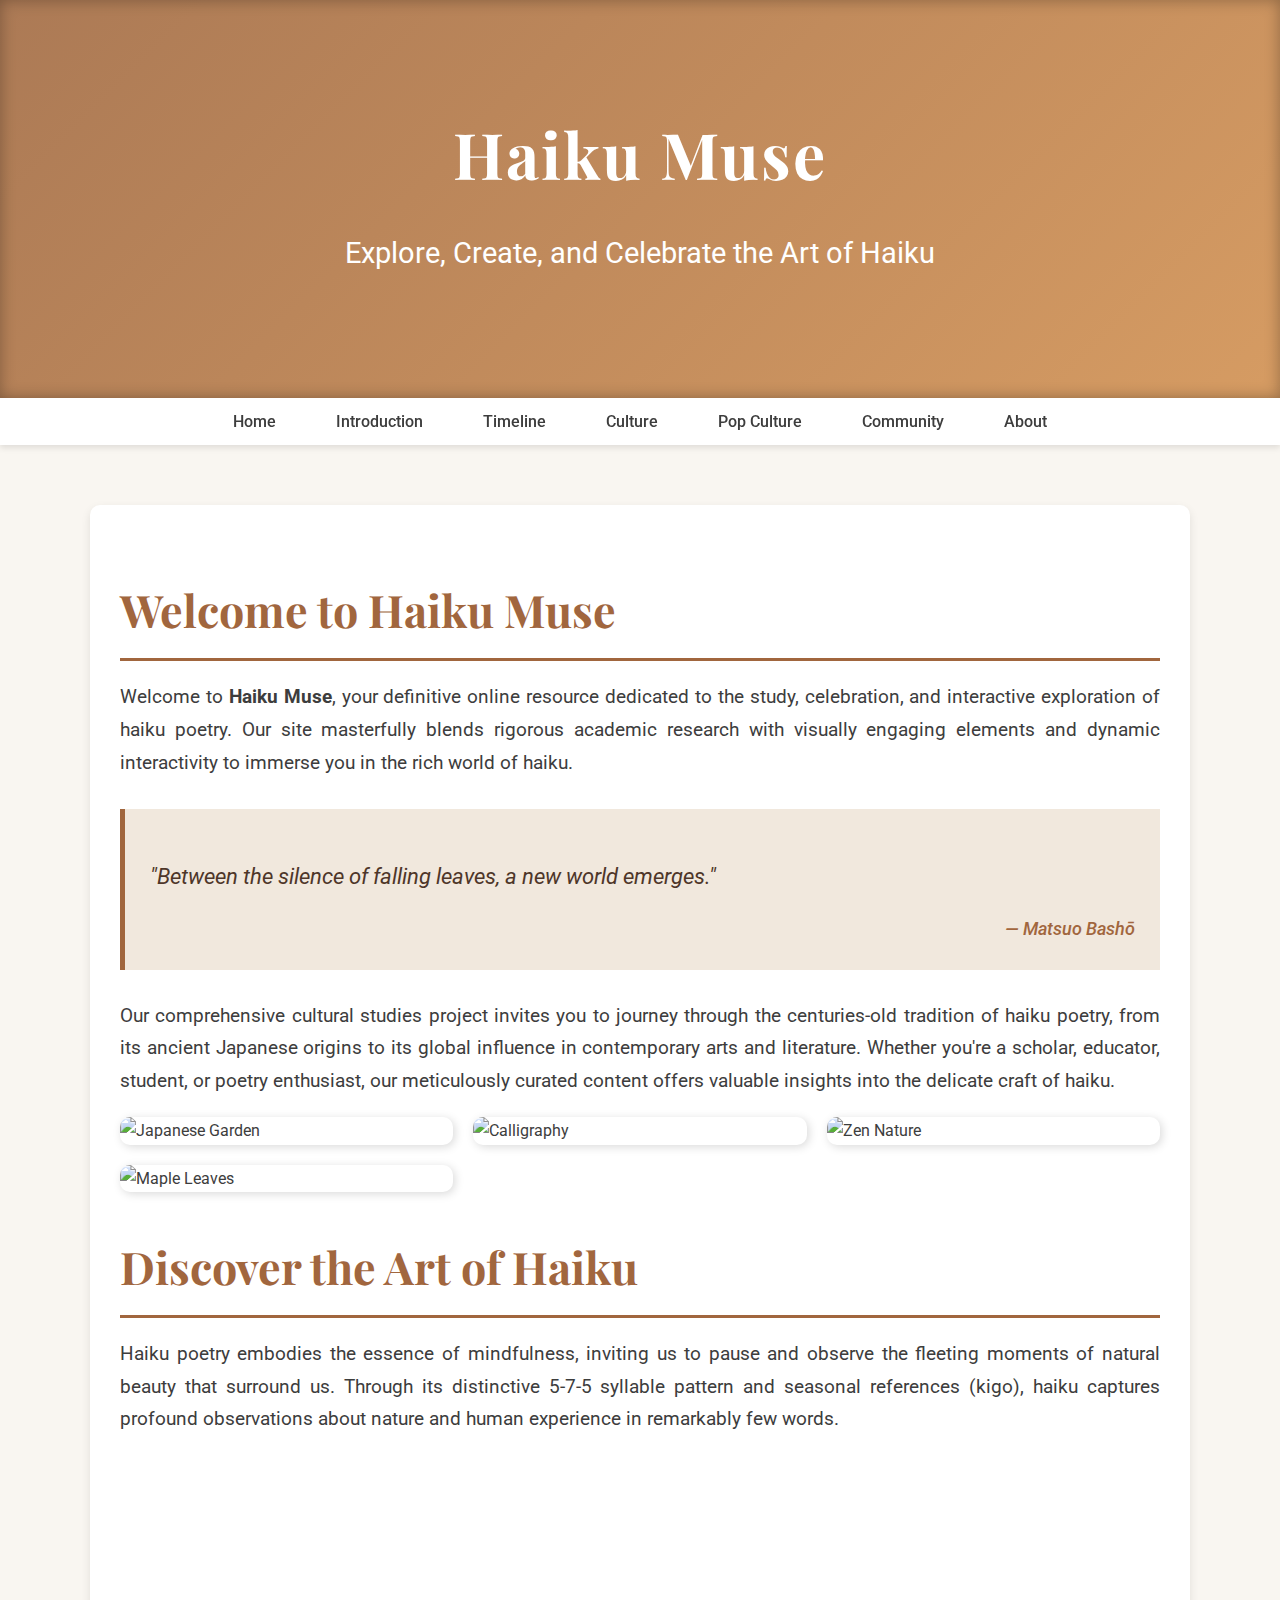
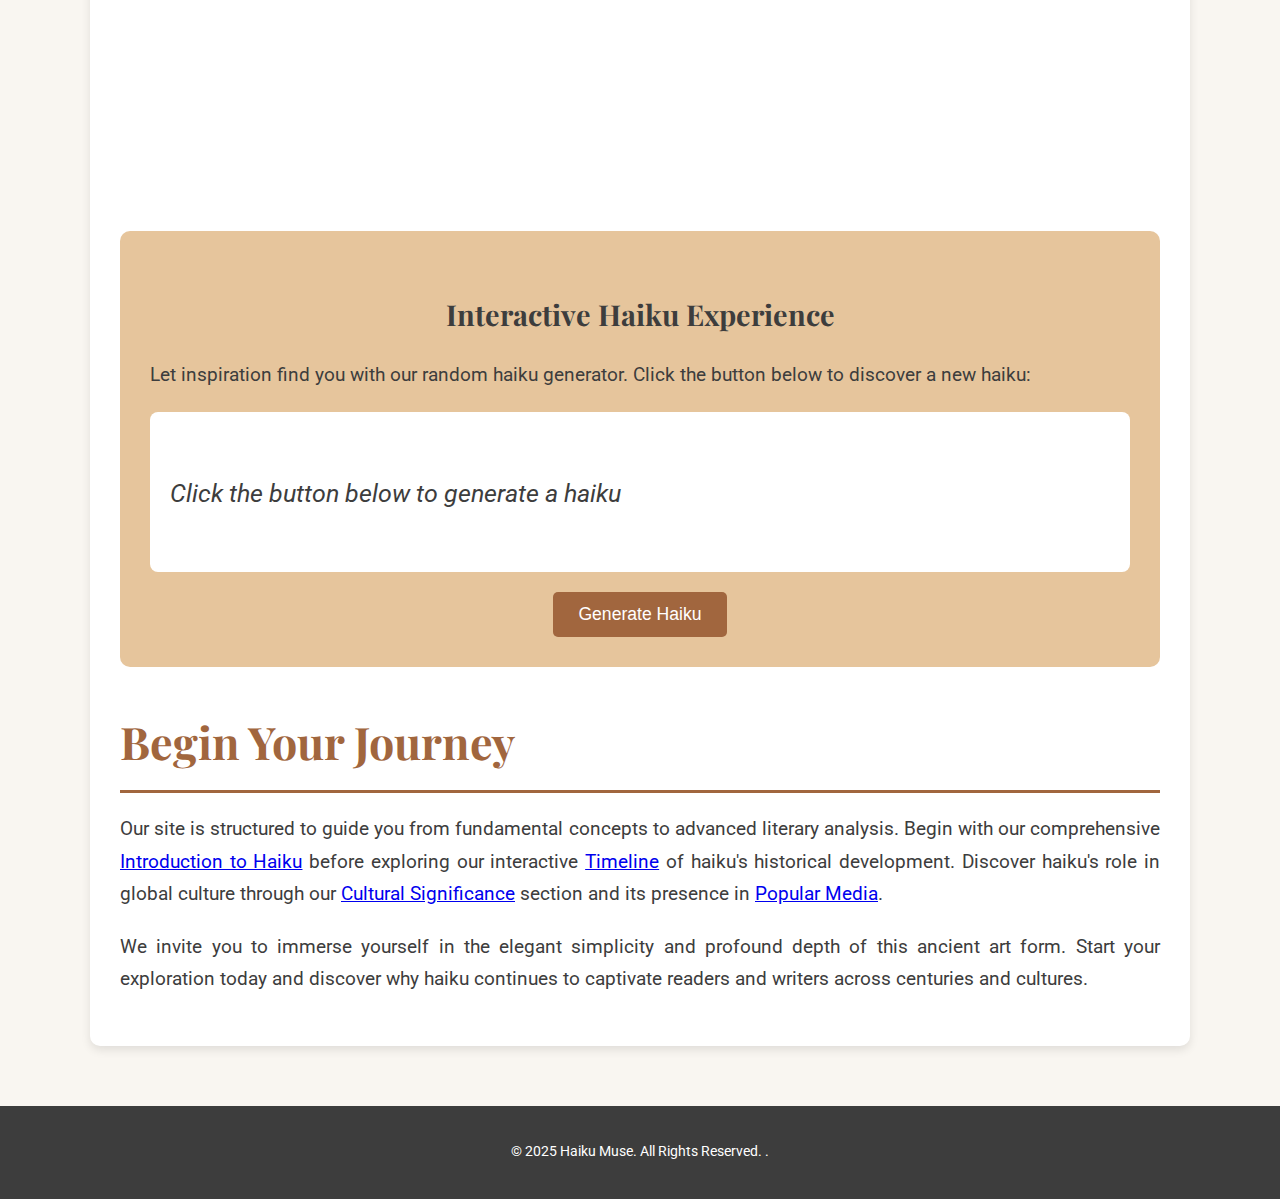
==== index.html @ 6e4363ed "Update index.html" ====
<!DOCTYPE html>
<html lang="en">
<head>
  <meta charset="UTF-8">
  <meta name="viewport" content="width=device-width, initial-scale=1">
  <title>Haiku Muse - Home</title>
  <!-- Google Fonts -->
  <link rel="preconnect" href="https://fonts.googleapis.com">
  <link rel="preconnect" href="https://fonts.gstatic.com" crossorigin>
  <link href="https://fonts.googleapis.com/css2?family=Playfair+Display:wght@700&family=Roboto:wght@400;500&display=swap" rel="stylesheet">
  <style>
    /* Global Styles */
    body {
      margin: 0;
      font-family: 'Roboto', sans-serif;
      background-color: #f9f6f1; /* Light earthy tone */
      color: #3d3d3d;
      line-height: 1.7;
    }
    /* Header with colourful, earthy banner */
    header {
      position: relative;
      text-align: center;
      padding: 100px 20px;
      background: linear-gradient(135deg, rgba(139,69,19,0.7), rgba(205,133,63,0.8)),
        url('https://unsplash.com/photos/pink-flowers-McsNra2VRQQ') no-repeat center center/cover;
      color: #fff;
      box-shadow: inset 0 0 15px rgba(0,0,0,0.3);
    }
    header h1 {
      font-family: 'Playfair Display', serif;
      font-size: 4em;
      margin: 0;
      letter-spacing: 2px;
    }
    header p {
      font-size: 1.8em;
      margin: 20px 0;
    }
    /* Navigation Bar */
    nav {
      background-color: #fff;
      box-shadow: 0 3px 6px rgba(0,0,0,0.1);
      position: sticky;
      top: 0;
      z-index: 100;
      padding: 10px 0;
    }
    nav ul {
      list-style: none;
      margin: 0;
      padding: 0 20px;
      display: flex;
      justify-content: center;
      gap: 20px;
    }
    nav ul li a {
      text-decoration: none;
      color: #3d3d3d;
      font-weight: 500;
      padding: 10px 20px;
      border-radius: 5px;
      transition: background-color 0.3s, color 0.3s;
    }
    nav ul li a:hover {
      background-color: #e6c59c;
      color: #a1663e;
    }
    /* Main Content */
    main {
      max-width: 1100px;
      margin: 40px auto;
      padding: 20px;
      display: flex;
      flex-direction: column;
      gap: 30px;
    }
    /* Article Styling */
    article {
      background: #fff;
      padding: 30px;
      border-radius: 10px;
      box-shadow: 0 4px 10px rgba(0,0,0,0.1);
    }
    article h2 {
      font-family: 'Playfair Display', serif;
      font-size: 2.8em;
      color: #a1663e;
      border-bottom: 3px solid #a1663e;
      padding-bottom: 10px;
      margin-bottom: 20px;
    }
    article p {
      font-size: 1.2em;
      text-align: justify;
      margin-bottom: 20px;
    }
    /* Gallery */
    .gallery {
      display: grid;
      grid-template-columns: repeat(auto-fit, minmax(250px, 1fr));
      gap: 20px;
      margin: 20px 0;
    }
    .gallery img {
      width: 100%;
      border-radius: 10px;
      box-shadow: 2px 2px 10px rgba(0,0,0,0.15);
      transition: transform 0.3s;
    }
    .gallery img:hover {
      transform: scale(1.05);
    }
    /* Feature Boxes */
    .features {
      display: grid;
      grid-template-columns: repeat(auto-fit, minmax(300px, 1fr));
      gap: 30px;
      margin: 20px 0;
    }
    .feature-box {
      background-color: #fff;
      border-radius: 10px;
      box-shadow: 0 4px 10px rgba(0,0,0,0.1);
      padding: 25px;
      transition: transform 0.3s;
      text-align: center;
    }
    .feature-box:hover {
      transform: translateY(-10px);
    }
    .feature-box img {
      width: 80px;
      height: 80px;
      margin-bottom: 15px;
    }
    .feature-box h3 {
      font-family: 'Playfair Display', serif;
      color: #a1663e;
      margin-bottom: 15px;
    }
    /* Interactive Haiku Generator */
    .haiku-generator {
      background-color: #e6c59c;
      border-radius: 10px;
      padding: 30px;
      text-align: center;
      margin: 30px 0;
    }
    .haiku-generator h3 {
      font-family: 'Playfair Display', serif;
      color: #3d3d3d;
      font-size: 1.8em;
      margin-bottom: 20px;
    }
    .haiku-display {
      background-color: #fff;
      padding: 20px;
      border-radius: 8px;
      margin: 20px 0;
      min-height: 120px;
      display: flex;
      flex-direction: column;
      justify-content: center;
      font-style: italic;
      line-height: 2;
      font-size: 1.3em;
    }
    button {
      background-color: #a1663e;
      color: white;
      border: none;
      padding: 12px 25px;
      border-radius: 5px;
      cursor: pointer;
      font-size: 1.1em;
      transition: background-color 0.3s;
    }
    button:hover {
      background-color: #8b4513;
    }
    /* Quote Section */
    .quote-section {
      background-color: #f1e8dd;
      border-left: 5px solid #a1663e;
      padding: 25px;
      font-style: italic;
      margin: 30px 0;
    }
    .quote-section p {
      font-size: 1.4em;
      color: #4e3629;
    }
    .quote-section .author {
      text-align: right;
      font-size: 1.1em;
      font-weight: 500;
      color: #a1663e;
    }
    /* Footer */
    footer {
      background-color: #3d3d3d;
      color: #fff;
      text-align: center;
      padding: 20px;
      font-size: 0.9em;
      margin-top: 40px;
    }
    /* Newsletter Signup */
    .newsletter {
      max-width: 500px;
      margin: 0 auto;
      display: flex;
      gap: 10px;
    }
    .newsletter input {
      flex: 1;
      padding: 10px;
      border: 1px solid #ddd;
      border-radius: 5px;
    }
    .social-icons {
      margin-top: 20px;
    }
    .social-icons a {
      color: white;
      margin: 0 10px;
      font-size: 1.2em;
      text-decoration: none;
    }
    @media (max-width: 600px) {
      header h1 {
        font-size: 2.8em;
      }
      article h2 {
        font-size: 2em;
      }
      .features {
        grid-template-columns: 1fr;
      }
      .newsletter {
        flex-direction: column;
      }
    }
  </style>
</head>
<body>
  <header>
    <h1>Haiku Muse</h1>
    <p>Explore, Create, and Celebrate the Art of Haiku</p>
  </header>
  
  <nav>
    <ul>
      <li><a href="index.html">Home</a></li>
      <li><a href="introduction.html">Introduction</a></li>
      <li><a href="timeline.html">Timeline</a></li>
      <li><a href="cultural.html">Culture</a></li>
      <li><a href="popular.html">Pop Culture</a></li>
      <li><a href="community.html">Community</a></li>
      <li><a href="about.html">About</a></li>
    </ul>
  </nav>
  
  <main>
    <article>
      <h2>Welcome to Haiku Muse</h2>
      <p>
        Welcome to <strong>Haiku Muse</strong>, your definitive online resource dedicated to the study, celebration, and interactive exploration of haiku poetry. Our site masterfully blends rigorous academic research with visually engaging elements and dynamic interactivity to immerse you in the rich world of haiku.
      </p>
      
      <div class="quote-section">
        <p>"Between the silence of falling leaves, a new world emerges."</p>
        <div class="author">— Matsuo Bashō</div>
      </div>
      
      <p>
        Our comprehensive cultural studies project invites you to journey through the centuries-old tradition of haiku poetry, from its ancient Japanese origins to its global influence in contemporary arts and literature. Whether you're a scholar, educator, student, or poetry enthusiast, our meticulously curated content offers valuable insights into the delicate craft of haiku.
      </p>
      
      <div class="gallery">
        <img src="https://source.unsplash.com/random/400x300/?japanese,garden" alt="Japanese Garden">
        <img src="https://source.unsplash.com/random/400x300/?calligraphy" alt="Calligraphy">
        <img src="https://source.unsplash.com/random/400x300/?zen,nature" alt="Zen Nature">
        <img src="https://source.unsplash.com/random/400x300/?maple,leaves" alt="Maple Leaves">
      </div>
      
      <h2>Discover the Art of Haiku</h2>
      <p>
        Haiku poetry embodies the essence of mindfulness, inviting us to pause and observe the fleeting moments of natural beauty that surround us. Through its distinctive 5-7-5 syllable pattern and seasonal references (kigo), haiku captures profound observations about nature and human experience in remarkably few words.
      </p>
      
      <div class="features">
        <div class="feature-box">
          <img src="https://source.unsplash.com/random/80x80/?history" alt="History Icon">
          <h3>Rich History</h3>
          <p>Explore the evolution of haiku from its origins in classical Japanese literature to its modern-day adaptations worldwide.</p>
        </div>
        <div class="feature-box">
          <img src="https://source.unsplash.com/random/80x80/?technique" alt="Technique Icon">
          <h3>Crafting Techniques</h3>
          <p>Learn the intricate rules and artistic freedoms that define this poetic form, from kigo to kireji (cutting words).</p>
        </div>
        <div class="feature-box">
          <img src="https://source.unsplash.com/random/80x80/?community" alt="Community Icon">
          <h3>Global Community</h3>
          <p>Connect with haiku enthusiasts and participate in seasonal haiku contests to share your poetic creations.</p>
        </div>
      </div>
      
      <div class="haiku-generator">
        <h3>Interactive Haiku Experience</h3>
        <p>Let inspiration find you with our random haiku generator. Click the button below to discover a new haiku:</p>
        <div class="haiku-display" id="haiku-display">
          <p>Click the button below to generate a haiku</p>
        </div>
        <button id="generate-haiku">Generate Haiku</button>
      </div>
      
      <h2>Begin Your Journey</h2>
      <p>
        Our site is structured to guide you from fundamental concepts to advanced literary analysis. Begin with our comprehensive <a href="introduction.html">Introduction to Haiku</a> before exploring our interactive <a href="timeline.html">Timeline</a> of haiku's historical development. Discover haiku's role in global culture through our <a href="cultural.html">Cultural Significance</a> section and its presence in <a href="popular.html">Popular Media</a>.
      </p>
      <p>
        We invite you to immerse yourself in the elegant simplicity and profound depth of this ancient art form. Start your exploration today and discover why haiku continues to captivate readers and writers across centuries and cultures.
      </p>
    </article>
  </main>
  
  <footer>
    </div>
    <p>&copy; 2025 Haiku Muse. All Rights Reserved. </a>.</p>
  </footer>
  
  <script>
    // Haiku Generator Functionality
    const haikuDisplayElement = document.getElementById('haiku-display');
    const generateButton = document.getElementById('generate-haiku');
    
    // Sample haiku collection
    const haikus = [
      {
        line1: "An old silent pond",
        line2: "A frog jumps into the pond",
        line3: "Splash! Silence again.",
        author: "Matsuo Bashō"
      },
      {
        line1: "The first cold shower",
        line2: "Even the monkey seems to want",
        line3: "A little coat of straw",
        author: "Matsuo Bashō"
      },
      {
        line1: "Over the wintry",
        line2: "Forest, winds howl in rage",
        line3: "With no leaves to blow",
        author: "Natsume Sōseki"
      },
      {
        line1: "In the twilight rain",
        line2: "These brilliant-hued hibiscus",
        line3: "A lovely sunset",
        author: "Matsuo Bashō"
      },
      {
        line1: "Lightning flash",
        line2: "What I thought were faces",
        line3: "Are plumes of pampas grass",
        author: "Kobayashi Issa"
      },
      {
        line1: "A world of dew",
        line2: "And within every dewdrop",
        line3: "A world of struggle",
        author: "Kobayashi Issa"
      }
    ];
    
    // Function to display a random haiku
    function displayRandomHaiku() {
      const randomIndex = Math.floor(Math.random() * haikus.length);
      const selectedHaiku = haikus[randomIndex];
      
      haikuDisplayElement.innerHTML = `
        <p>${selectedHaiku.line1}</p>
        <p>${selectedHaiku.line2}</p>
        <p>${selectedHaiku.line3}</p>
        <p style="font-size: 0.8em; text-align: right; margin-top: 10px;">— ${selectedHaiku.author}</p>
      `;
      
      // Add a fade-in effect
      haikuDisplayElement.style.opacity = 0;
      setTimeout(() => {
        haikuDisplayElement.style.transition = 'opacity 1s';
        haikuDisplayElement.style.opacity = 1;
      }, 100);
    }
    
    // Add event listener to the button
    generateButton.addEventListener('click', displayRandomHaiku);
    
    // Scroll animations
    document.addEventListener('DOMContentLoaded', () => {
      const featureBoxes = document.querySelectorAll('.feature-box');
      
      window.addEventListener('scroll', () => {
        featureBoxes.forEach(box => {
          const boxPosition = box.getBoundingClientRect().top;
          const screenPosition = window.innerHeight / 1.3;
          
          if (boxPosition < screenPosition) {
            box.style.opacity = 1;
          }
        });
      });
      
      // Initialize feature boxes with opacity 0
      featureBoxes.forEach(box => {
        box.style.opacity = 0;
        box.style.transition = 'opacity 0.8s ease-in-out, transform 0.3s';
      });
      
      // Trigger initial scroll check
      window.dispatchEvent(new Event('scroll'));
    });
  </script>
</body>
</html>
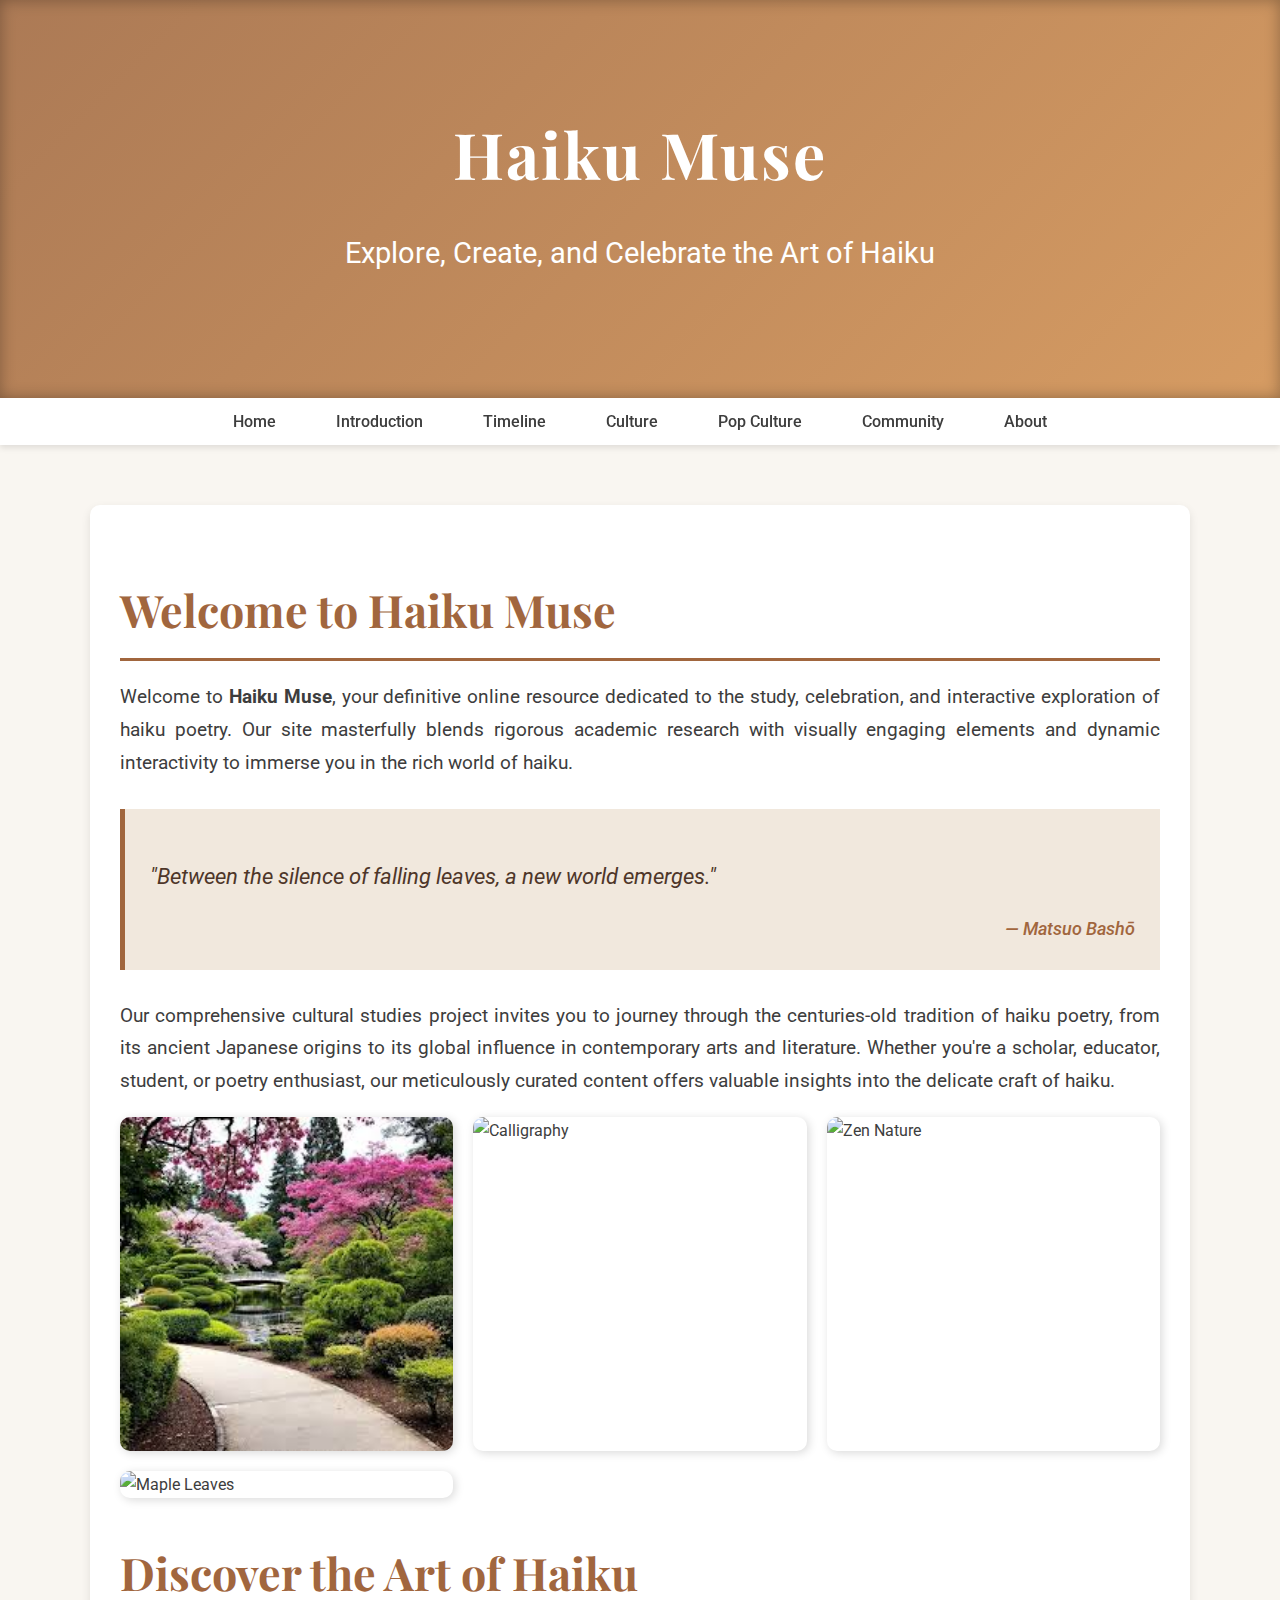
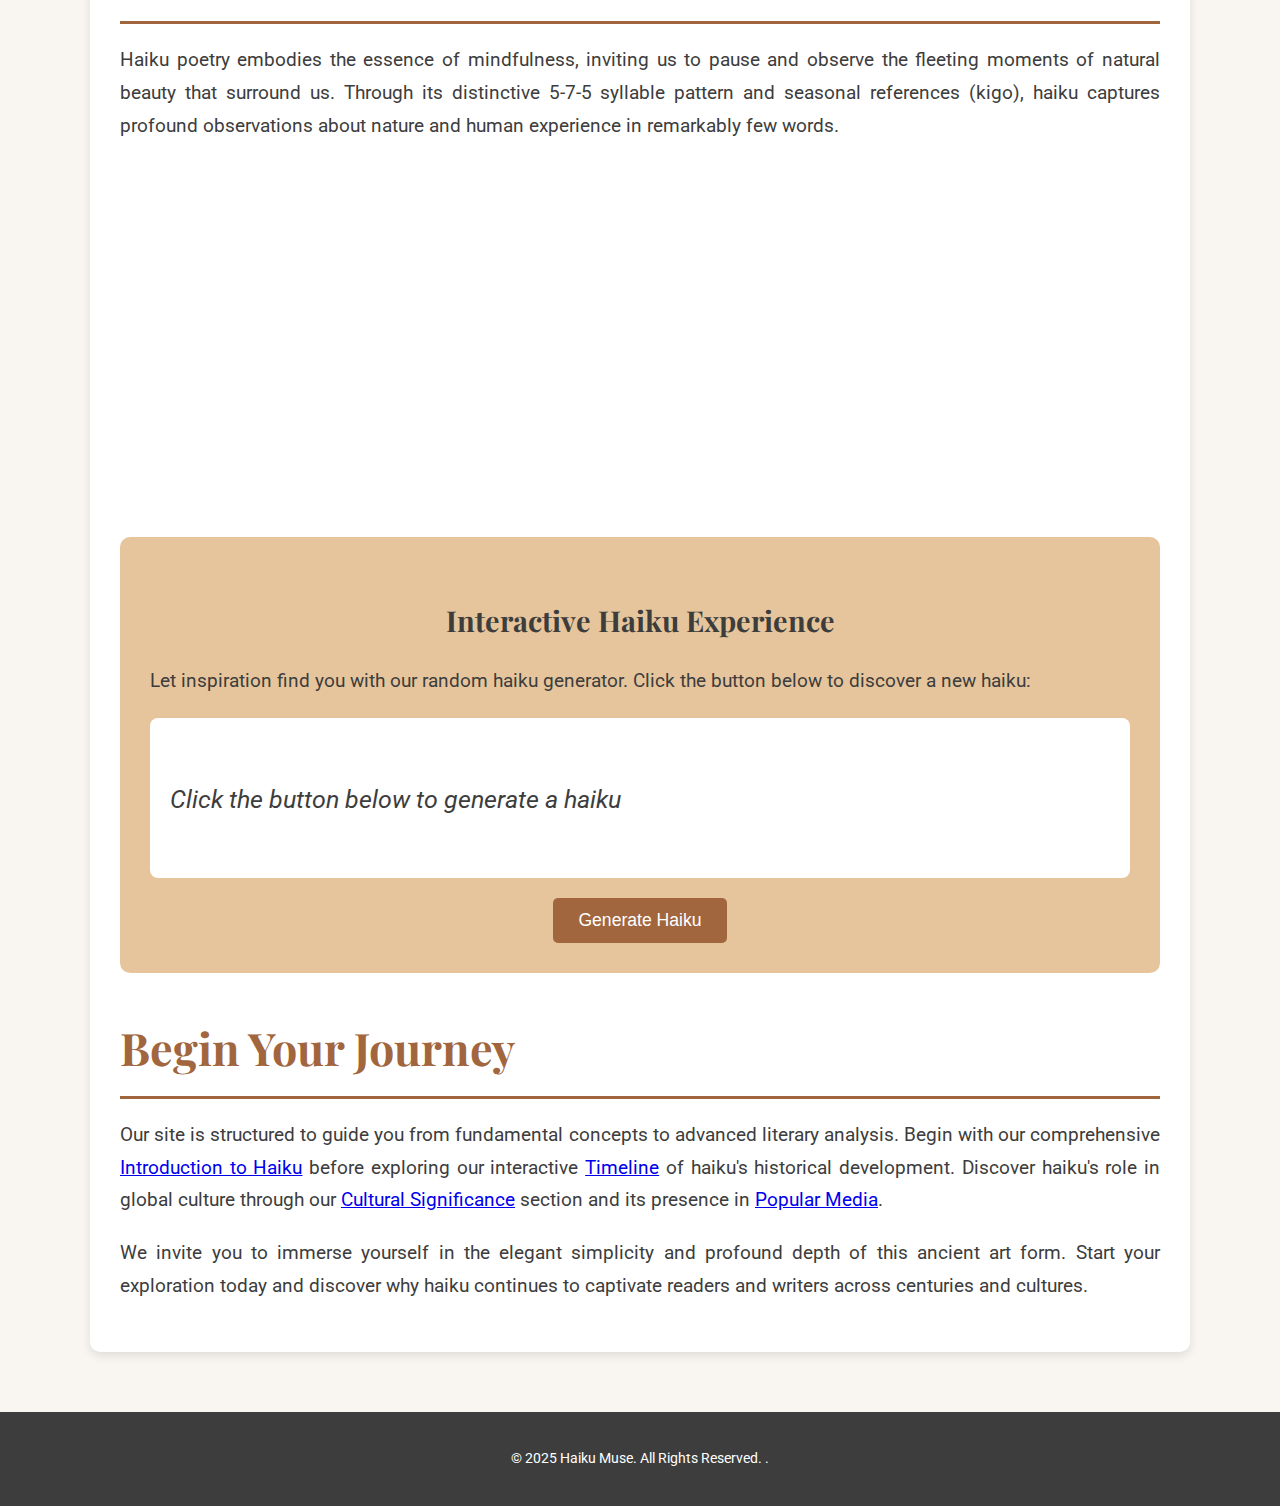
==== commit 0c3c0e35: "Update index.html" ====
--- a/index.html
+++ b/index.html
@@ -23,7 +23,7 @@
       text-align: center;
       padding: 100px 20px;
       background: linear-gradient(135deg, rgba(139,69,19,0.7), rgba(205,133,63,0.8)),
-        url('https://unsplash.com/photos/pink-flowers-McsNra2VRQQ') no-repeat center center/cover;
+        url('asset/images/japanesegarden.jpeg') no-repeat center center/cover;
       color: #fff;
       box-shadow: inset 0 0 15px rgba(0,0,0,0.3);
     }
@@ -279,7 +279,7 @@
       </p>
       
       <div class="gallery">
-        <img src="https://source.unsplash.com/random/400x300/?japanese,garden" alt="Japanese Garden">
+        <img src="asset/japanesegarden.jpeg" alt="Japanese Garden">
         <img src="https://source.unsplash.com/random/400x300/?calligraphy" alt="Calligraphy">
         <img src="https://source.unsplash.com/random/400x300/?zen,nature" alt="Zen Nature">
         <img src="https://source.unsplash.com/random/400x300/?maple,leaves" alt="Maple Leaves">
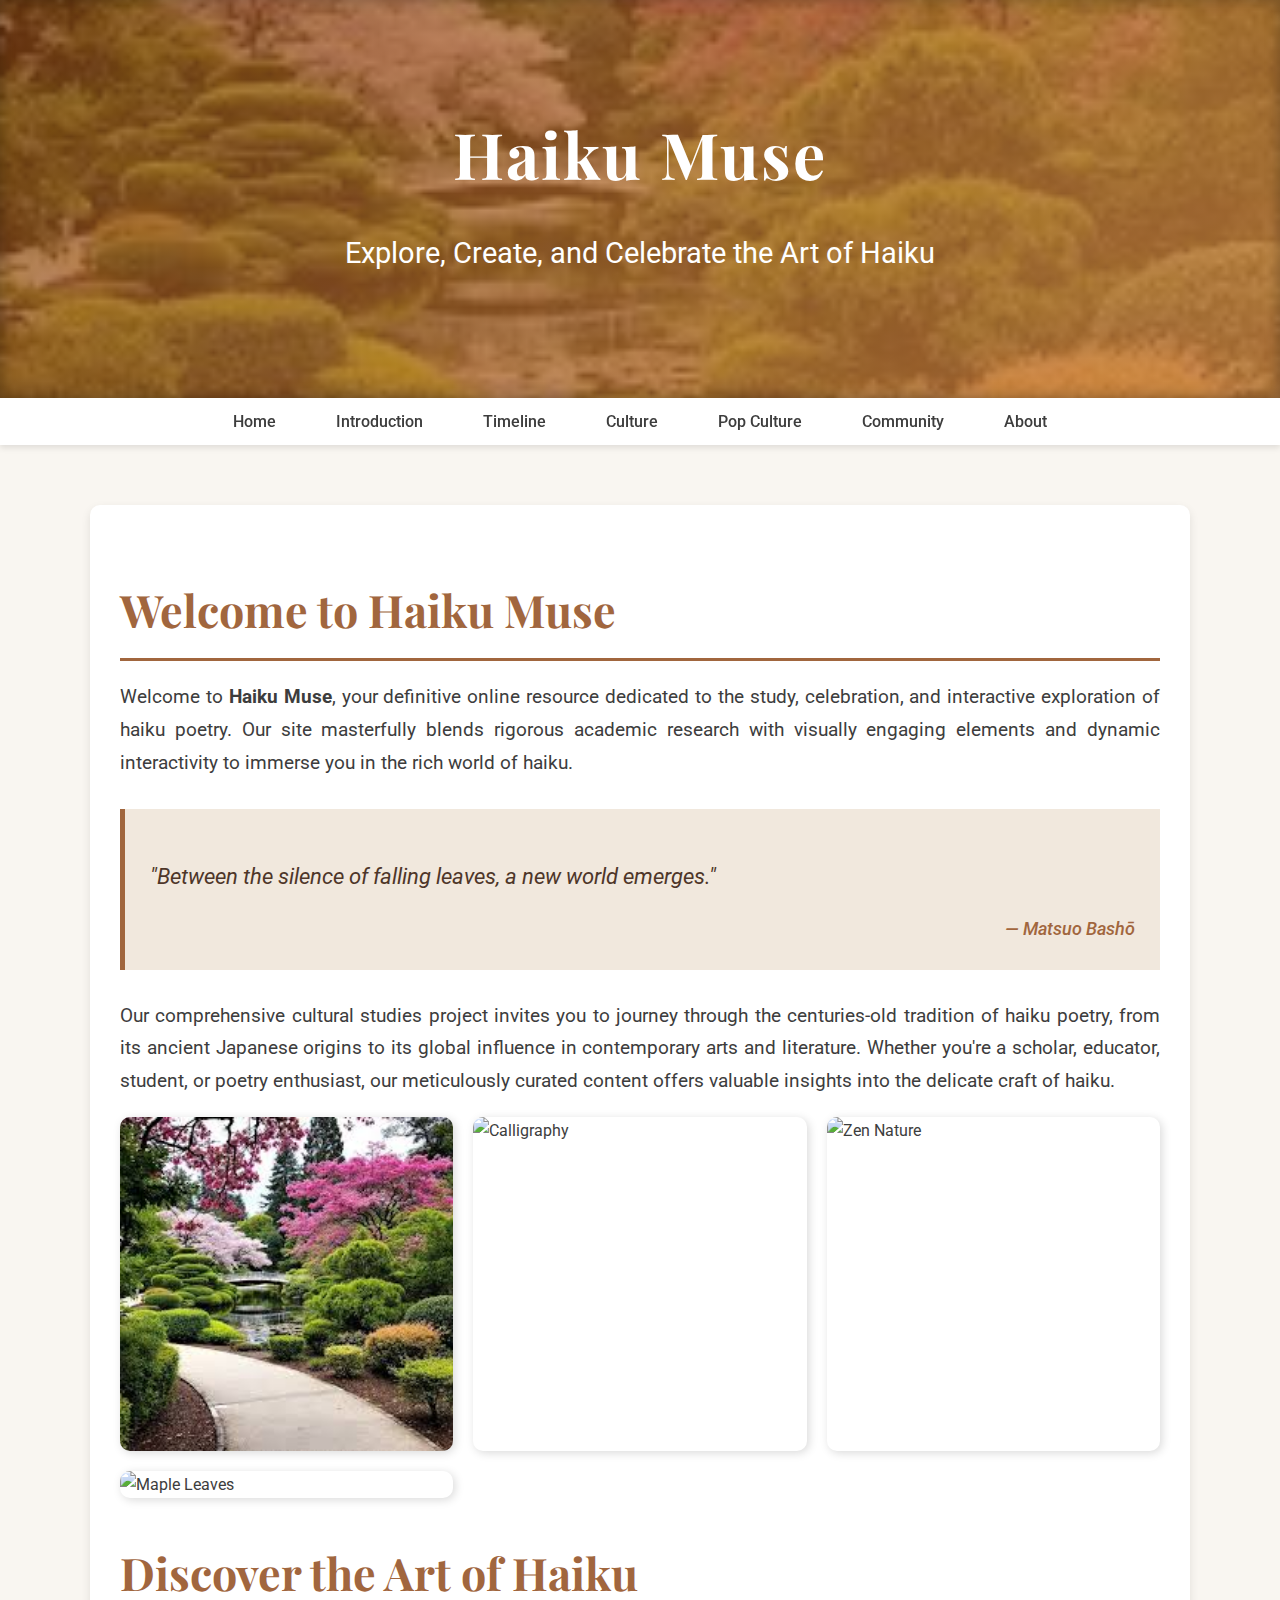
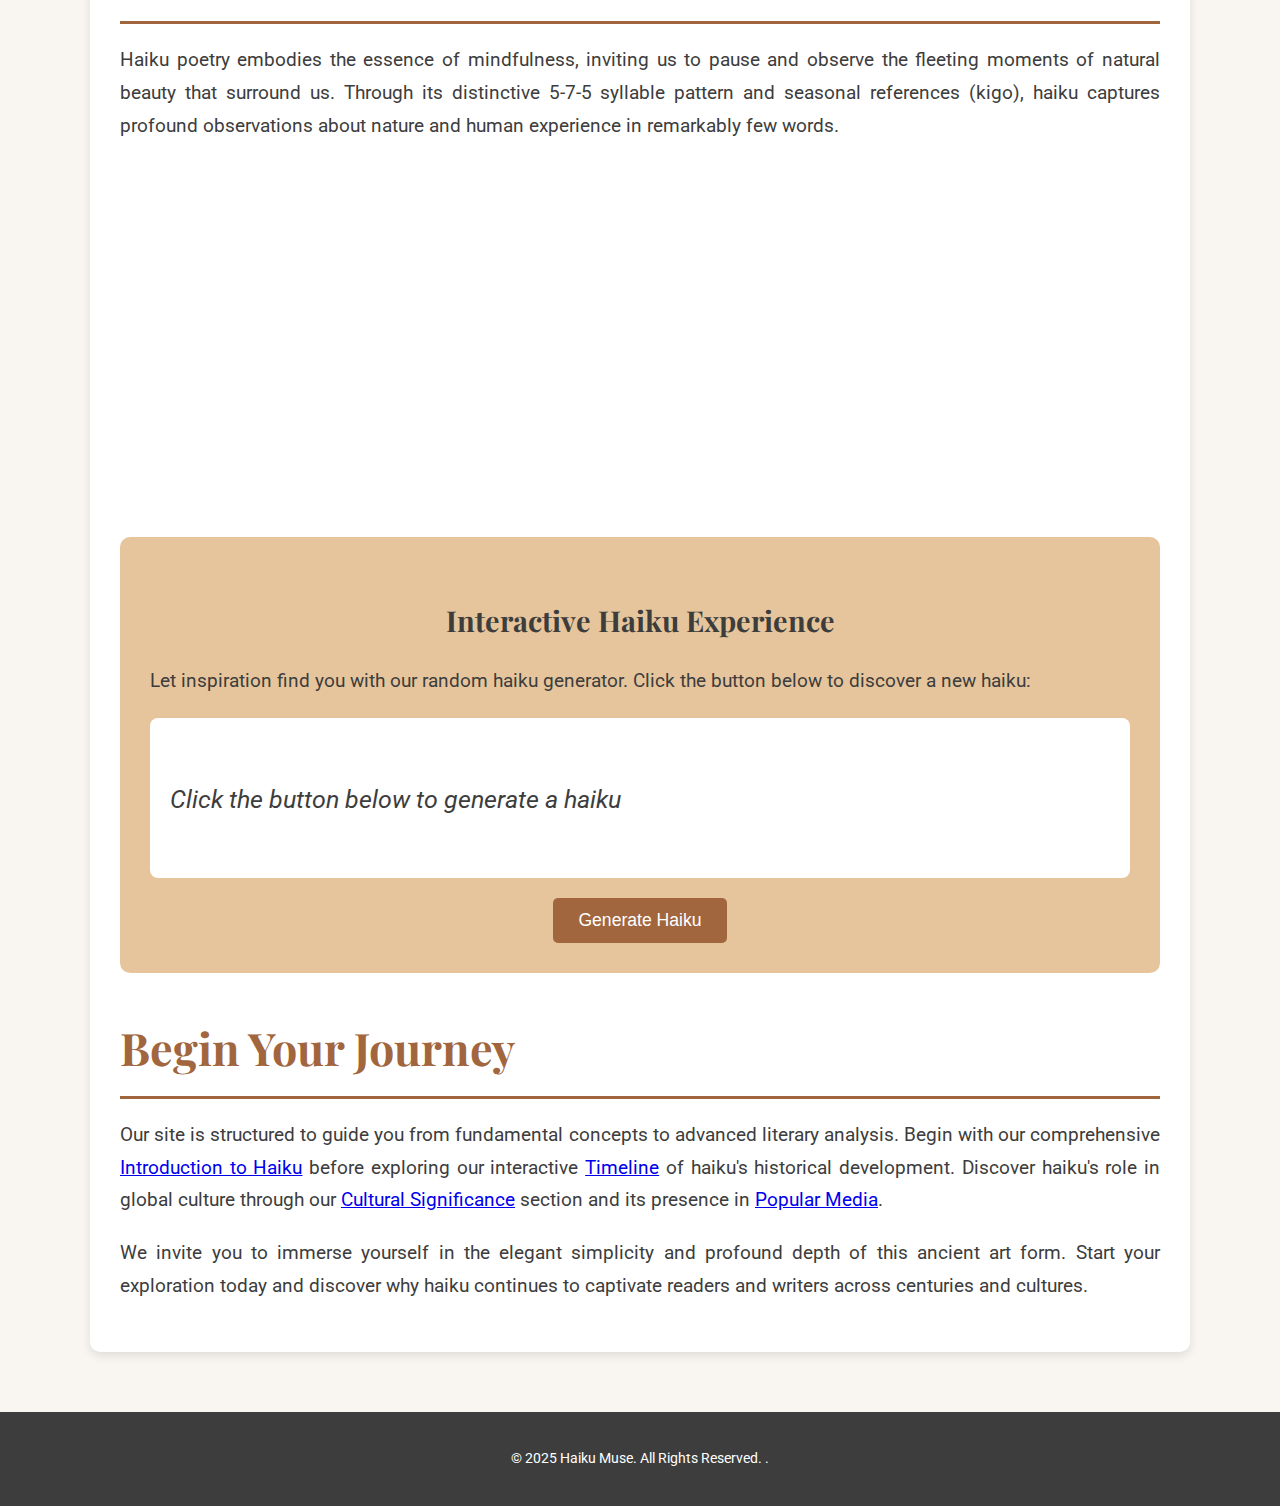
==== commit b0e7ae95: "Update index.html" ====
--- a/index.html
+++ b/index.html
@@ -279,7 +279,7 @@
       </p>
       
       <div class="gallery">
-        <img src="asset/japanesegarden.jpeg" alt="Japanese Garden">
+        <img src="asset/images/japanesegarden.jpeg" alt="Japanese Garden">
         <img src="https://source.unsplash.com/random/400x300/?calligraphy" alt="Calligraphy">
         <img src="https://source.unsplash.com/random/400x300/?zen,nature" alt="Zen Nature">
         <img src="https://source.unsplash.com/random/400x300/?maple,leaves" alt="Maple Leaves">
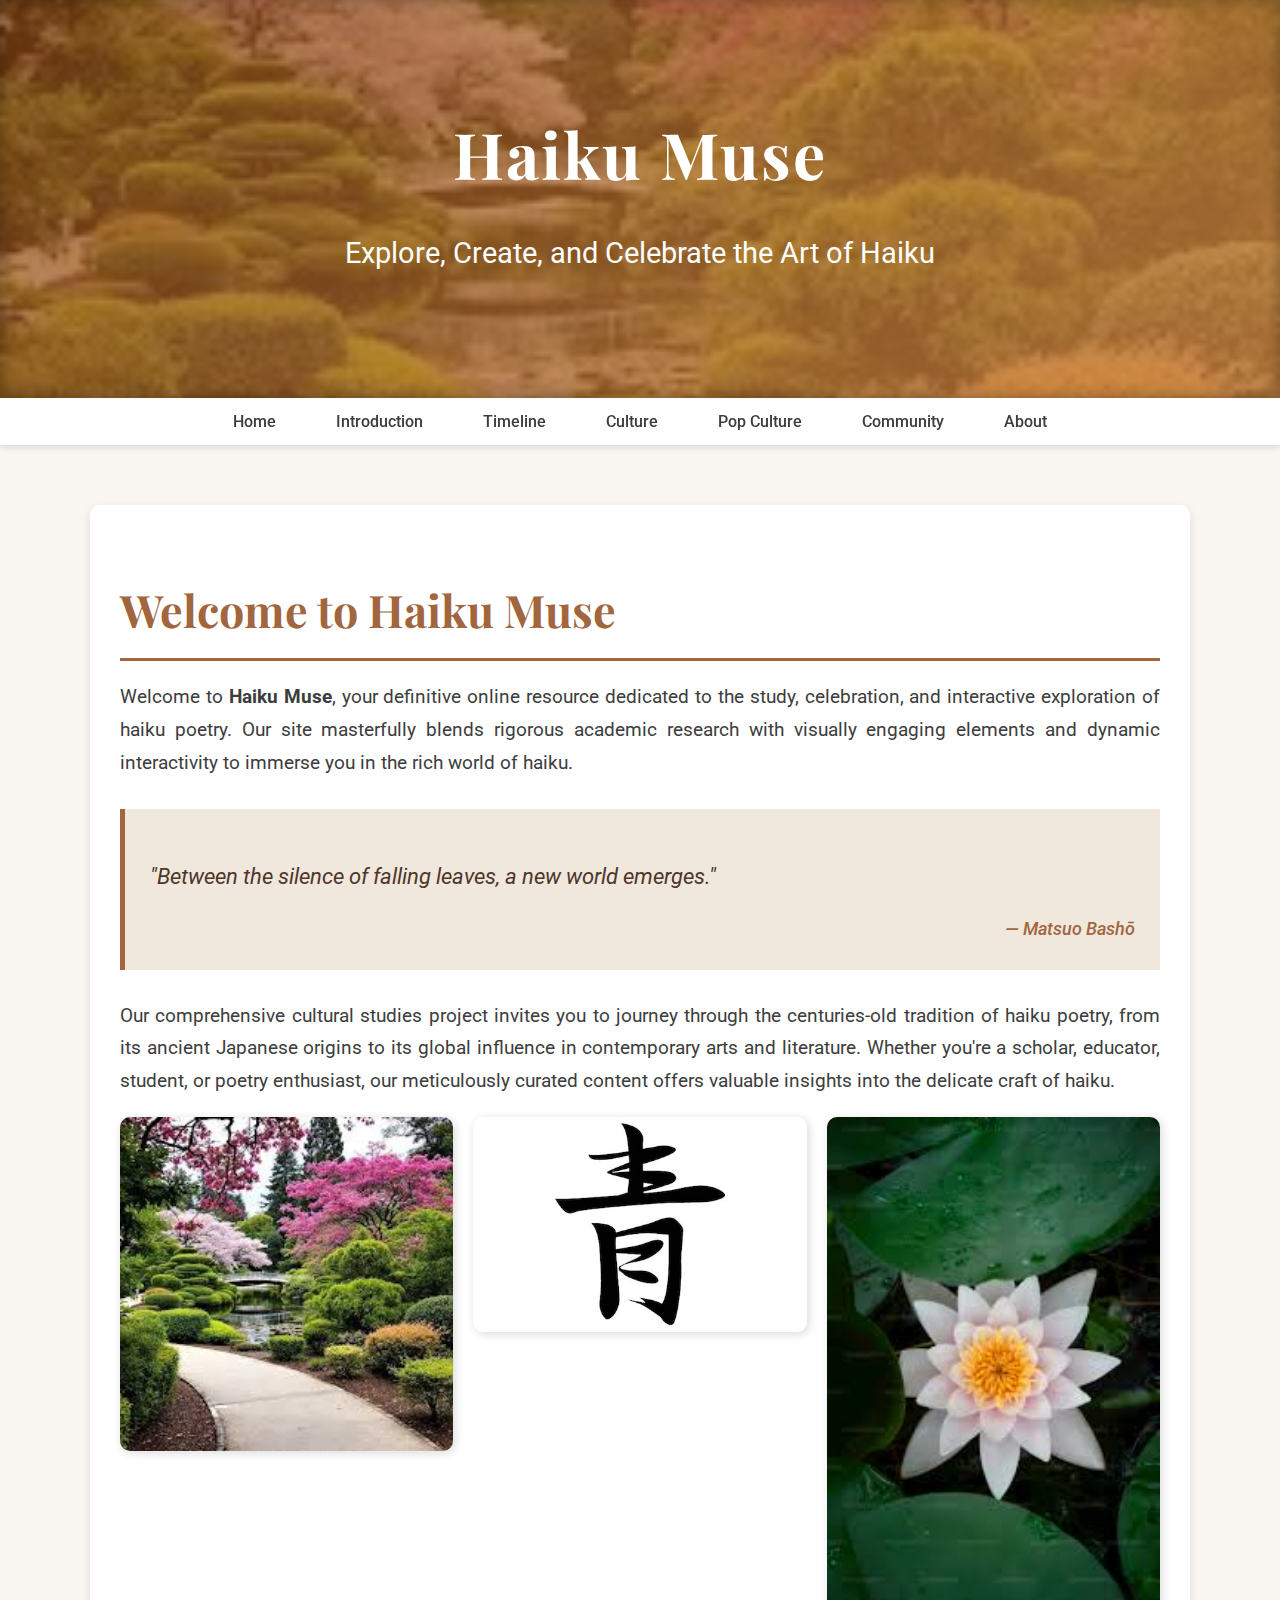
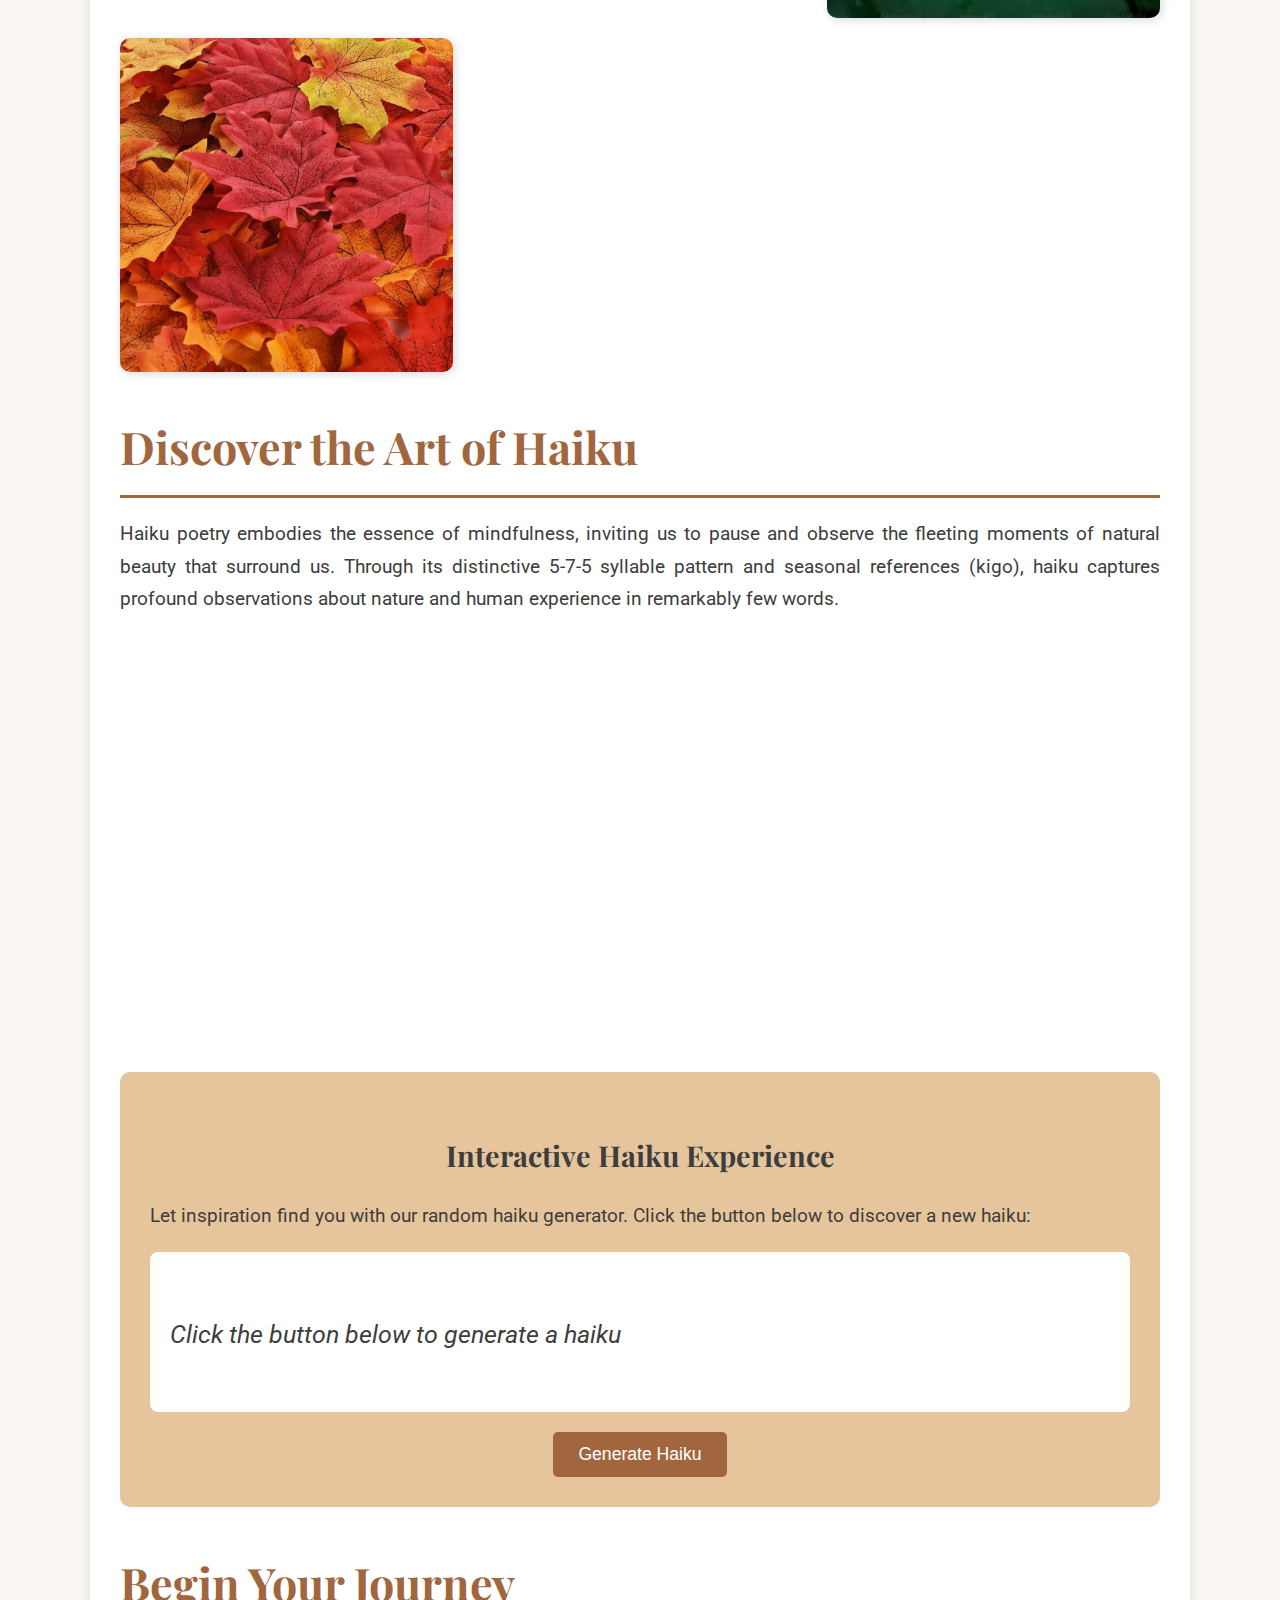
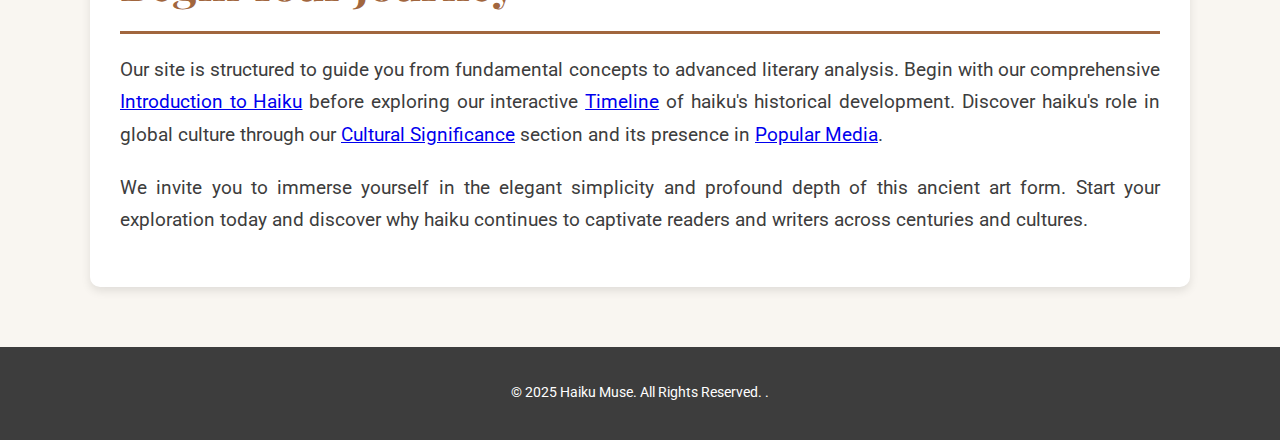
==== commit 3b061a17: "Update index.html" ====
--- a/index.html
+++ b/index.html
@@ -279,10 +279,10 @@
       </p>
       
       <div class="gallery">
-        <img src="asset/images/japanesegarden.jpeg" alt="Japanese Garden">
-        <img src="https://source.unsplash.com/random/400x300/?calligraphy" alt="Calligraphy">
-        <img src="https://source.unsplash.com/random/400x300/?zen,nature" alt="Zen Nature">
-        <img src="https://source.unsplash.com/random/400x300/?maple,leaves" alt="Maple Leaves">
+        <img src="asset/images/japanesegarden.jpeg" alt="Japanese Garden" width="400">
+        <img src="asset/images/calligraphy.jpeg" alt="Calligraphy" width="400" lenght="300">
+        <img src="asset/images/zennature.jpeg" alt="Zen Nature" width="400">
+        <img src="asset/images/mapleleaves.jpeg" alt="Maple Leaves" width="400">
       </div>
       
       <h2>Discover the Art of Haiku</h2>
@@ -292,17 +292,17 @@
       
       <div class="features">
         <div class="feature-box">
-          <img src="https://source.unsplash.com/random/80x80/?history" alt="History Icon">
+          <img src="asset/images/haikuhistory.png" alt="History Icon">
           <h3>Rich History</h3>
           <p>Explore the evolution of haiku from its origins in classical Japanese literature to its modern-day adaptations worldwide.</p>
         </div>
         <div class="feature-box">
-          <img src="https://source.unsplash.com/random/80x80/?technique" alt="Technique Icon">
+          <img src="asset/images/techniqueicon.png" alt="Technique Icon">
           <h3>Crafting Techniques</h3>
           <p>Learn the intricate rules and artistic freedoms that define this poetic form, from kigo to kireji (cutting words).</p>
         </div>
         <div class="feature-box">
-          <img src="https://source.unsplash.com/random/80x80/?community" alt="Community Icon">
+          <img src="asset/images/communityicon.jpeg" alt="Community Icon">
           <h3>Global Community</h3>
           <p>Connect with haiku enthusiasts and participate in seasonal haiku contests to share your poetic creations.</p>
         </div>
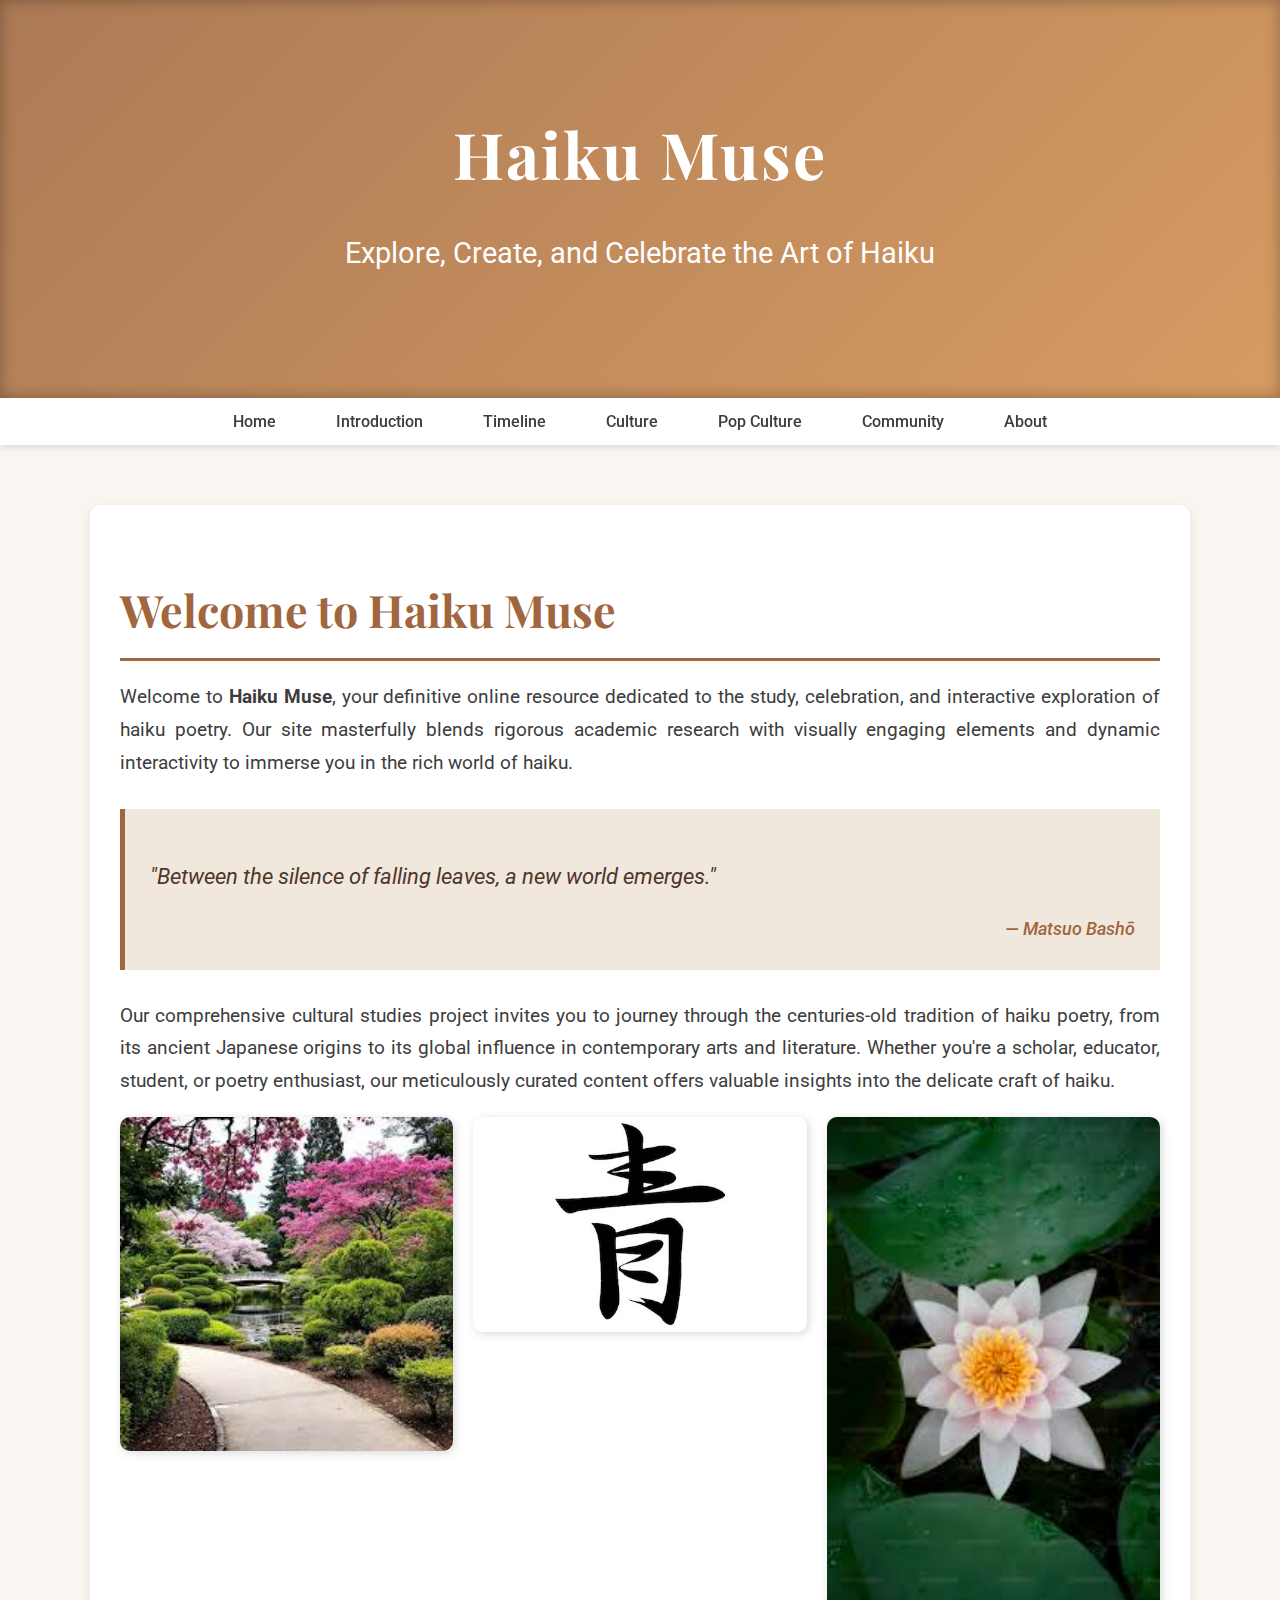
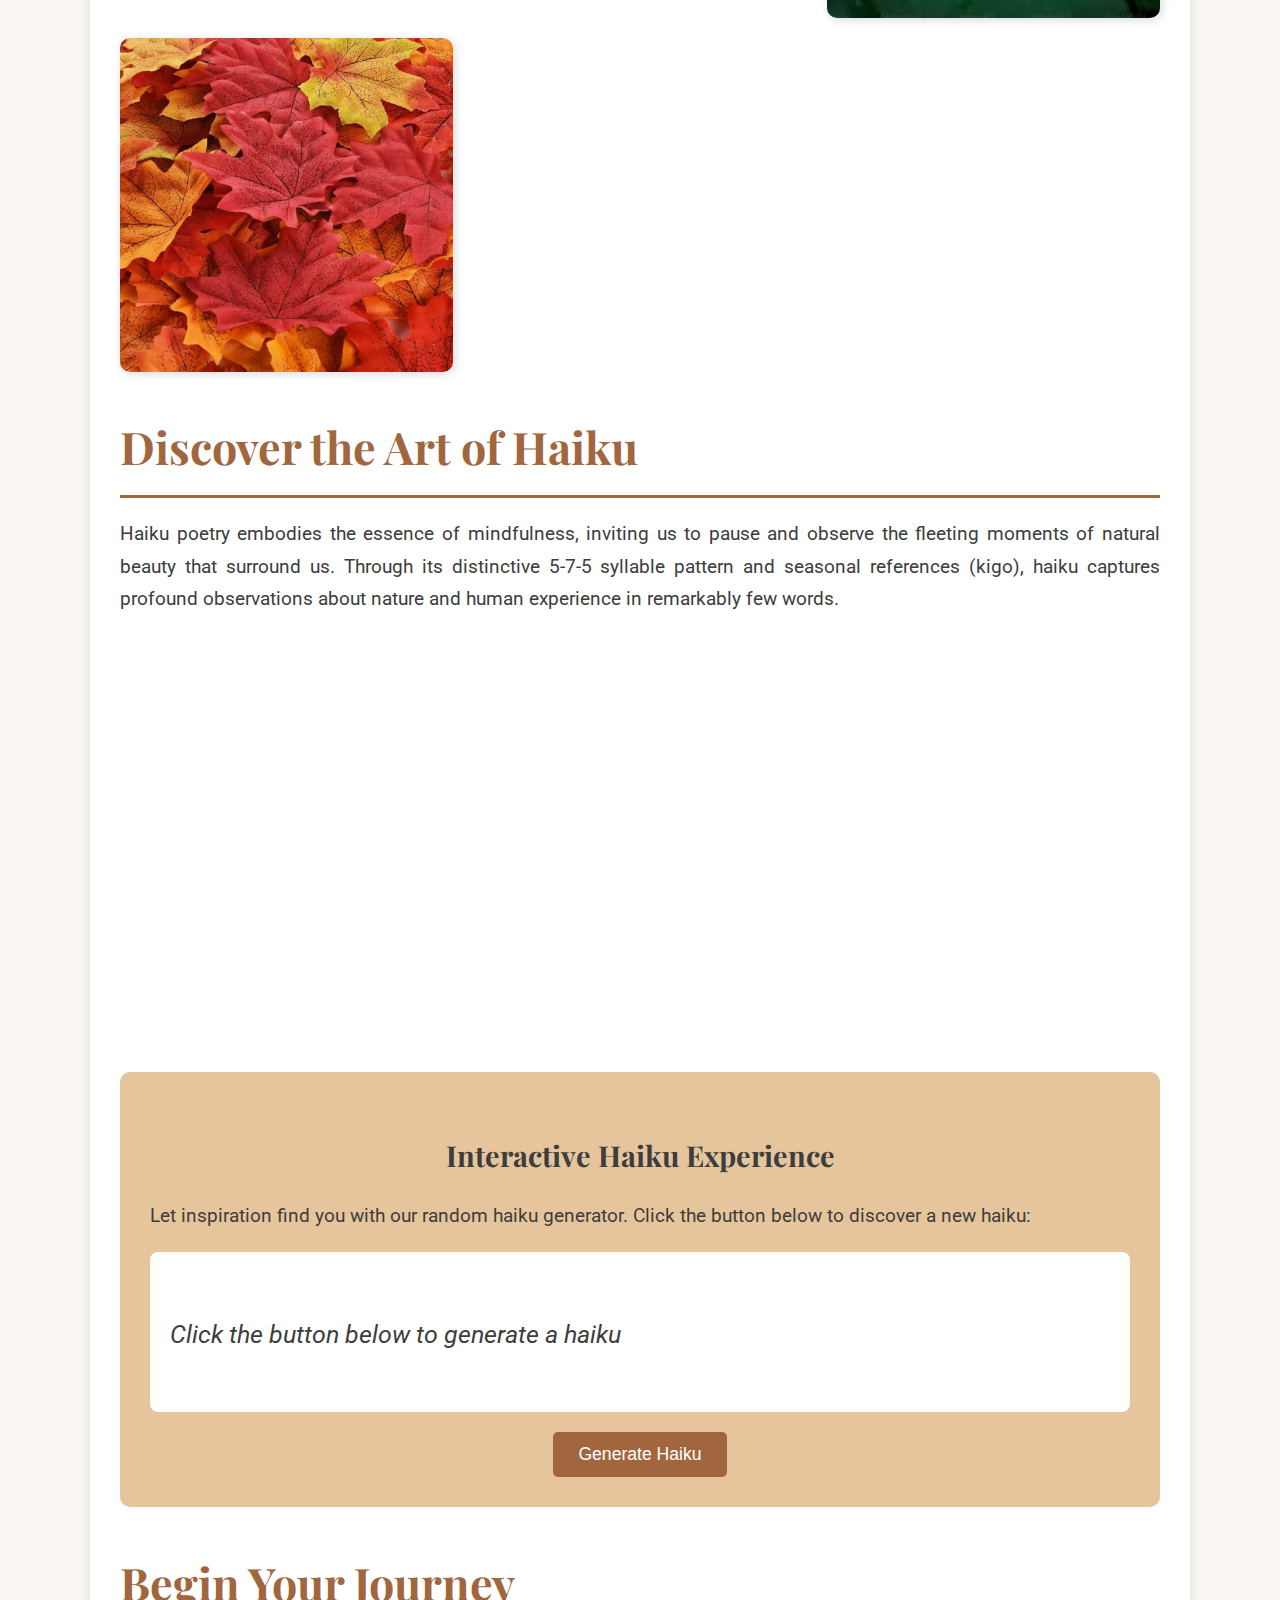
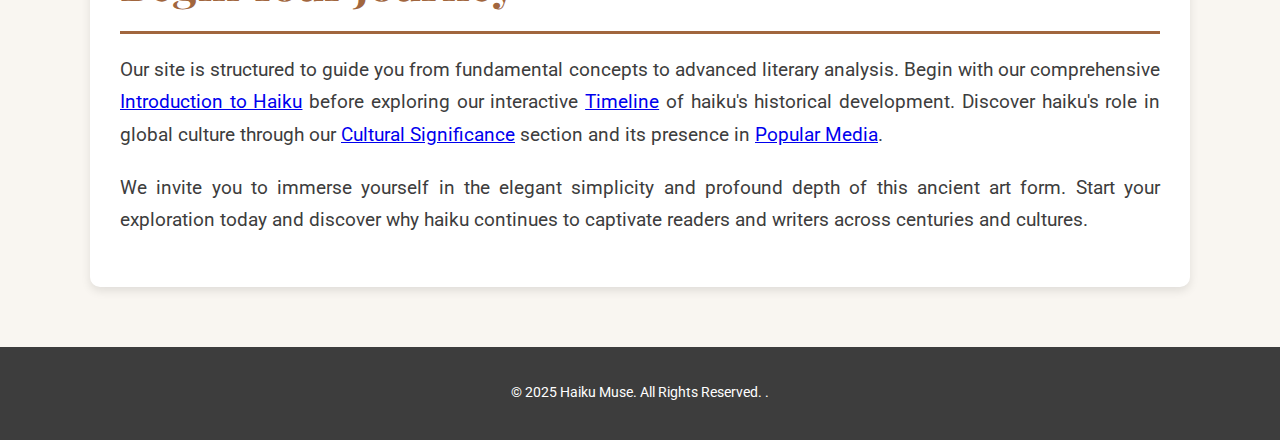
==== commit b130db97: "Update index.html" ====
--- a/index.html
+++ b/index.html
@@ -23,7 +23,7 @@
       text-align: center;
       padding: 100px 20px;
       background: linear-gradient(135deg, rgba(139,69,19,0.7), rgba(205,133,63,0.8)),
-        url('asset/images/japanesegarden.jpeg') no-repeat center center/cover;
+        url('') no-repeat center center/cover;
       color: #fff;
       box-shadow: inset 0 0 15px rgba(0,0,0,0.3);
     }
